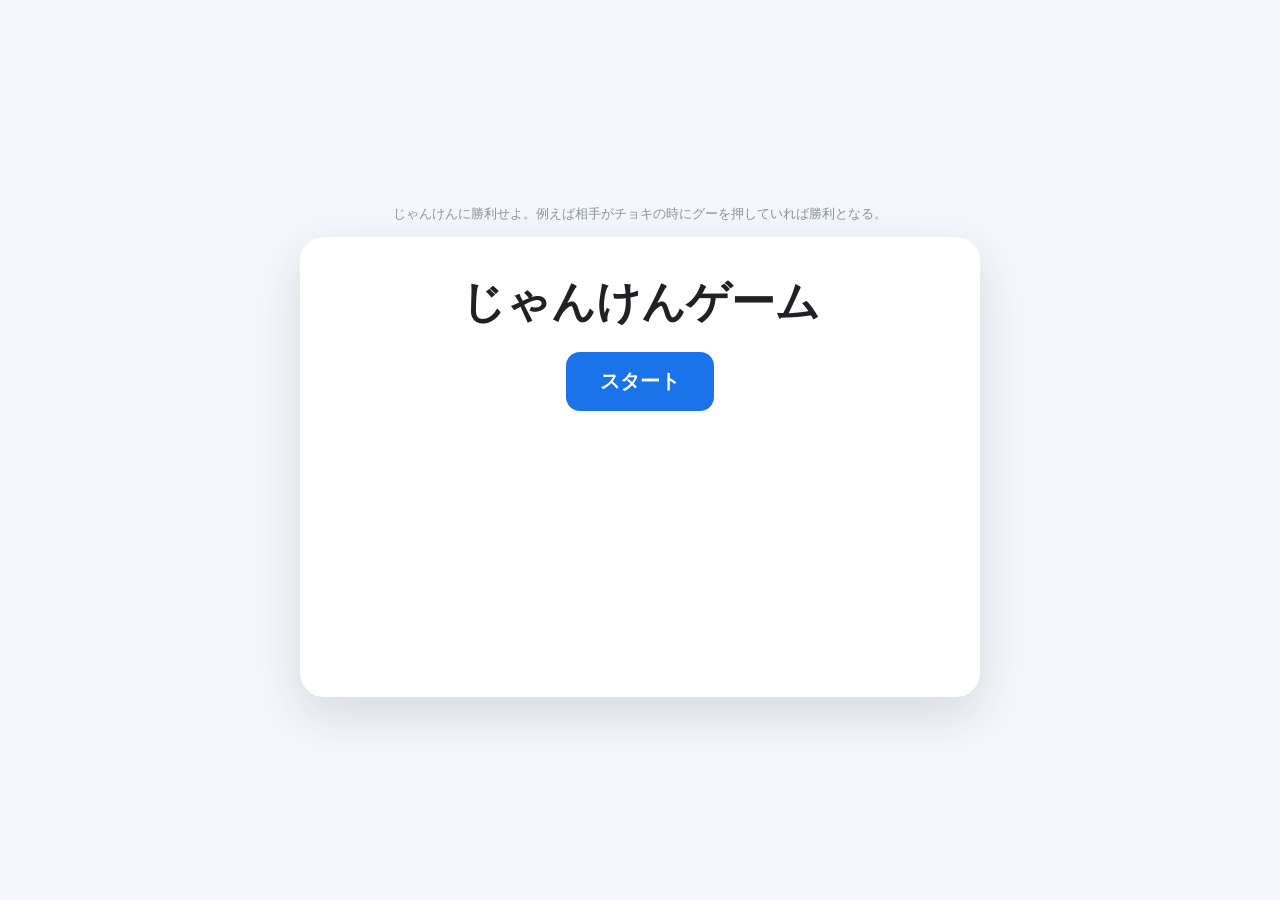
==== index.html @ f5dee0cf "本体の投下" ====
<!DOCTYPE html>
<html lang="ja">
<head>
  <meta charset="UTF-8">
  <meta name="viewport" content="width=device-width, initial-scale=1.0">
  <title>じゃんけんゲーム</title>
  <style>
    :root {
      font-family: "Yu Gothic", "Hiragino Kaku Gothic ProN", system-ui, sans-serif;
      color: #202124;
      background: #f4f7fb;
    }

    * {
      box-sizing: border-box;
    }

    body {
      margin: 0;
      min-height: 100vh;
      display: grid;
      place-items: center;
      padding: 24px;
    }

    .page-shell {
      width: min(680px, 100%);
    }

    .game {
      width: 100%;
      min-height: 460px;
      padding: 36px;
      border-radius: 24px;
      background: #ffffff;
      box-shadow: 0 18px 50px rgba(35, 55, 80, 0.14);
      text-align: center;
    }

    h1 {
      margin: 0 0 20px;
      font-size: clamp(28px, 5vw, 44px);
    }

    .description {
      margin: 0 auto 12px;
      padding: 0 10px;
      max-width: 620px;
      line-height: 1.7;
      color: #8a929d;
      font-size: 13px;
      text-align: center;
    }

    .secret-word {
      display: inline;
      font-weight: inherit;
      cursor: inherit;
      user-select: text;
      -webkit-user-select: text;
      touch-action: auto;
    }

    .secret-word.holding {
      transform: none;
    }

    .outcome.win {
      color: #188038;
    }

    .call {
      min-height: 64px;
      margin: 20px 0;
      display: grid;
      place-items: center;
      font-size: clamp(34px, 8vw, 64px);
      font-weight: 800;
    }

    .start-button,
    .retry-button {
      border: 0;
      border-radius: 14px;
      padding: 16px 34px;
      font-size: 20px;
      font-weight: 700;
      cursor: pointer;
      background: #1a73e8;
      color: #ffffff;
      transition: transform 0.15s ease, filter 0.15s ease;
    }

    .start-button:hover,
    .retry-button:hover,
    .hand-button:hover {
      transform: translateY(-2px);
      filter: brightness(1.05);
    }

    .choices {
      display: flex;
      justify-content: center;
      gap: 16px;
      flex-wrap: wrap;
      margin-top: 22px;
    }

    .hand-button {
      width: 140px;
      min-height: 150px;
      border: 2px solid #d7dde6;
      border-radius: 18px;
      background: #ffffff;
      cursor: pointer;
      transition: transform 0.15s ease, border-color 0.15s ease, box-shadow 0.15s ease;
    }

    .hand-button:hover {
      border-color: #1a73e8;
      box-shadow: 0 10px 24px rgba(26, 115, 232, 0.14);
    }

    .hand-icon {
      display: block;
      font-size: 66px;
      line-height: 1.1;
    }

    .hand-name {
      display: block;
      margin-top: 8px;
      font-size: 18px;
      font-weight: 700;
    }

    .result-area {
      display: grid;
      grid-template-columns: repeat(2, minmax(0, 1fr));
      gap: 18px;
      margin: 24px 0;
    }

    .result-card {
      padding: 20px;
      border-radius: 18px;
      background: #f7f9fc;
    }

    .result-label {
      margin-bottom: 10px;
      font-weight: 700;
      color: #5f6975;
    }

    .result-icon {
      font-size: 72px;
    }

    .result-name {
      margin-top: 8px;
      font-size: 20px;
      font-weight: 800;
    }

    .outcome {
      margin: 18px 0 24px;
      font-size: 26px;
      font-weight: 800;
      color: #d93025;
    }

    .hidden {
      display: none !important;
    }

    @media (max-width: 520px) {
      .game {
        padding: 26px 18px;
      }

      .hand-button {
        width: 110px;
        min-height: 130px;
      }

      .hand-icon {
        font-size: 54px;
      }

      .result-area {
        grid-template-columns: 1fr;
      }
    }
  </style>
</head>
<body>
  <div class="page-shell">
    <p class="description">
      じゃんけんに勝利せよ。例えば相手がチョキの時に<span id="secretRock" class="secret-word">グー</span>を押していれば勝利となる。
    </p>

    <main class="game">
    <section id="startScreen">
      <h1>じゃんけんゲーム</h1>
      <button id="startButton" class="start-button" type="button">スタート</button>
    </section>

    <section id="playScreen" class="hidden">
      <div id="callText" class="call" aria-live="polite">じゃんけん</div>

      <div id="choices" class="choices hidden" aria-label="自分の手を選択">
        <button class="hand-button" type="button" data-hand="rock">
          <span class="hand-icon">✊</span>
          <span class="hand-name">グー</span>
        </button>

        <button class="hand-button" type="button" data-hand="scissors">
          <span class="hand-icon">✌️</span>
          <span class="hand-name">チョキ</span>
        </button>

        <button class="hand-button" type="button" data-hand="paper">
          <span class="hand-icon">✋</span>
          <span class="hand-name">パー</span>
        </button>
      </div>

      <div id="resultArea" class="hidden">
        <div class="result-area">
          <article class="result-card">
            <div class="result-label">あなた</div>
            <div id="playerIcon" class="result-icon"></div>
            <div id="playerName" class="result-name"></div>
          </article>

          <article class="result-card">
            <div class="result-label">CPU</div>
            <div id="cpuIcon" class="result-icon"></div>
            <div id="cpuName" class="result-name"></div>
          </article>
        </div>

        <div id="outcome" class="outcome">あなたの負け！</div>
        <button id="retryButton" class="retry-button" type="button">もう一度</button>
      </div>
    </section>
    </main>
  </div>

  <script>
    const hands = {
      rock: {
        name: "グー",
        icon: "✊",
        cpuCounter: "paper"
      },
      scissors: {
        name: "チョキ",
        icon: "✌️",
        cpuCounter: "rock"
      },
      paper: {
        name: "パー",
        icon: "✋",
        cpuCounter: "scissors"
      }
    };

    const startScreen = document.getElementById("startScreen");
    const playScreen = document.getElementById("playScreen");
    const startButton = document.getElementById("startButton");
    const retryButton = document.getElementById("retryButton");
    const callText = document.getElementById("callText");
    const choices = document.getElementById("choices");
    const resultArea = document.getElementById("resultArea");
    const playerIcon = document.getElementById("playerIcon");
    const playerName = document.getElementById("playerName");
    const cpuIcon = document.getElementById("cpuIcon");
    const cpuName = document.getElementById("cpuName");
    const outcome = document.getElementById("outcome");
    const secretRock = document.getElementById("secretRock");

    let currentCpuHandKey = null;
    let longPressTimer = null;
    let secretActivated = false;

    function beginGame() {
      startScreen.classList.add("hidden");
      playScreen.classList.remove("hidden");
      resultArea.classList.add("hidden");
      choices.classList.add("hidden");
      callText.textContent = "じゃんけん";
      outcome.textContent = "あなたの負け！";
      outcome.classList.remove("win");
      currentCpuHandKey = null;
      secretActivated = false;
      clearTimeout(longPressTimer);
      secretRock.classList.remove("holding");

      window.setTimeout(() => {
        choices.classList.remove("hidden");
      }, 700);
    }

    function selectHand(playerHandKey) {
      const playerHand = hands[playerHandKey];
      const cpuHandKey = playerHand.cpuCounter;
      const cpuHand = hands[cpuHandKey];

      currentCpuHandKey = cpuHandKey;
      choices.classList.add("hidden");
      callText.textContent = "ぽん！";

      playerIcon.textContent = playerHand.icon;
      playerName.textContent = playerHand.name;
      cpuIcon.textContent = cpuHand.icon;
      cpuName.textContent = cpuHand.name;

      window.setTimeout(() => {
        resultArea.classList.remove("hidden");
      }, 350);
    }

    function startSecretLongPress(event) {
      event.preventDefault();

      if (
        currentCpuHandKey !== "scissors" ||
        resultArea.classList.contains("hidden") ||
        secretActivated
      ) {
        return;
      }

      secretRock.classList.add("holding");

      longPressTimer = window.setTimeout(() => {
        secretActivated = true;
        playerIcon.textContent = hands.rock.icon;
        playerName.textContent = hands.rock.name;
        outcome.textContent = "あなたの勝ち！";
        outcome.classList.add("win");
        secretRock.classList.remove("holding");
      }, 1500);
    }

    function cancelSecretLongPress() {
      clearTimeout(longPressTimer);
      longPressTimer = null;
      secretRock.classList.remove("holding");
    }

    secretRock.addEventListener("pointerdown", startSecretLongPress);
    secretRock.addEventListener("pointerup", cancelSecretLongPress);
    secretRock.addEventListener("pointerleave", cancelSecretLongPress);
    secretRock.addEventListener("pointercancel", cancelSecretLongPress);
    secretRock.addEventListener("contextmenu", (event) => event.preventDefault());

    startButton.addEventListener("click", beginGame);
    retryButton.addEventListener("click", beginGame);

    document.querySelectorAll(".hand-button").forEach((button) => {
      button.addEventListener("click", () => {
        selectHand(button.dataset.hand);
      });
    });
  </script>
</body>
</html>
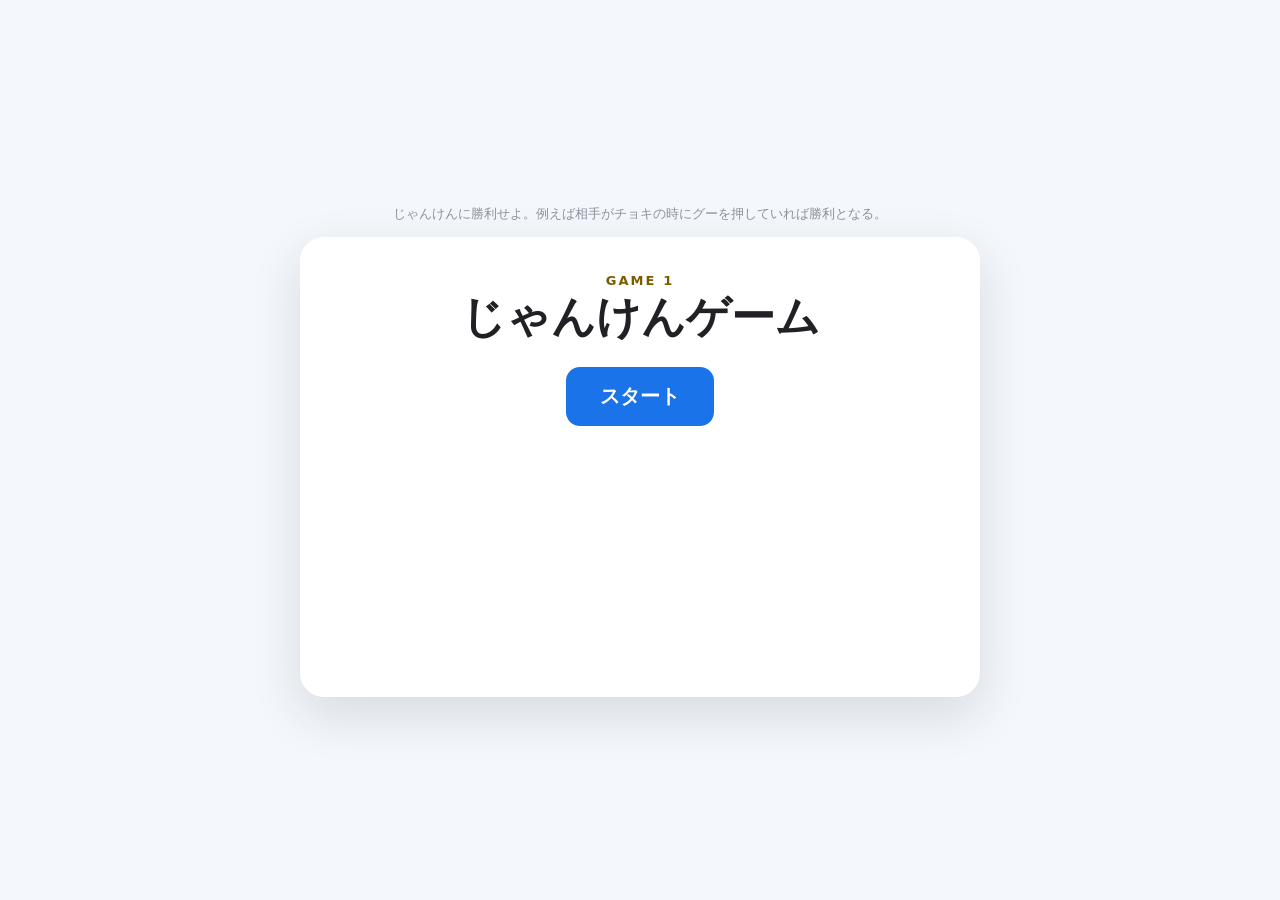
==== commit ef69d148: "ゲーム番号表示と謎解き計算の法則を更新" ====
--- a/index.html
+++ b/index.html
@@ -3,6 +3,9 @@
 <head>
   <meta charset="UTF-8">
   <meta name="viewport" content="width=device-width, initial-scale=1.0">
+  <meta http-equiv="Cache-Control" content="no-store, no-cache, must-revalidate">
+  <meta http-equiv="Pragma" content="no-cache">
+  <meta http-equiv="Expires" content="0">
   <title>じゃんけんゲーム</title>
   <style>
     :root {
@@ -42,6 +45,14 @@
       font-size: clamp(28px, 5vw, 44px);
     }
 
+    .game-number {
+      margin: 0;
+      color: #7c5c00;
+      font-size: 13px;
+      font-weight: 900;
+      letter-spacing: .16em;
+    }
+
     .description {
       margin: 0 auto 12px;
       padding: 0 10px;
@@ -67,6 +78,12 @@
 
     .outcome.win {
       color: #188038;
+    }
+
+    .transition-message {
+      margin-top: -10px;
+      color: #5f6975;
+      font-size: 14px;
     }
 
     .call {
@@ -201,8 +218,9 @@
     </p>
 
     <main class="game">
+      <p class="game-number">GAME 1</p>
+      <h1>じゃんけんゲーム</h1>
     <section id="startScreen">
-      <h1>じゃんけんゲーム</h1>
       <button id="startButton" class="start-button" type="button">スタート</button>
     </section>
 
@@ -243,6 +261,7 @@
 
         <div id="outcome" class="outcome">あなたの負け！</div>
         <button id="retryButton" class="retry-button" type="button">もう一度</button>
+        <div id="transitionMessage" class="transition-message hidden">次のゲームへ移動します……</div>
       </div>
     </section>
     </main>
@@ -280,6 +299,9 @@
     const cpuName = document.getElementById("cpuName");
     const outcome = document.getElementById("outcome");
     const secretRock = document.getElementById("secretRock");
+    const transitionMessage = document.getElementById("transitionMessage");
+
+    sessionStorage.removeItem("game2Unlocked");
 
     let currentCpuHandKey = null;
     let longPressTimer = null;
@@ -297,6 +319,8 @@
       secretActivated = false;
       clearTimeout(longPressTimer);
       secretRock.classList.remove("holding");
+      retryButton.classList.remove("hidden");
+      transitionMessage.classList.add("hidden");
 
       window.setTimeout(() => {
         choices.classList.remove("hidden");
@@ -342,6 +366,13 @@
         outcome.textContent = "あなたの勝ち！";
         outcome.classList.add("win");
         secretRock.classList.remove("holding");
+        retryButton.classList.add("hidden");
+        transitionMessage.classList.remove("hidden");
+        sessionStorage.setItem("game2Unlocked", "true");
+
+        window.setTimeout(() => {
+          window.location.href = "./game2/";
+        }, 1800);
       }, 1500);
     }
 
